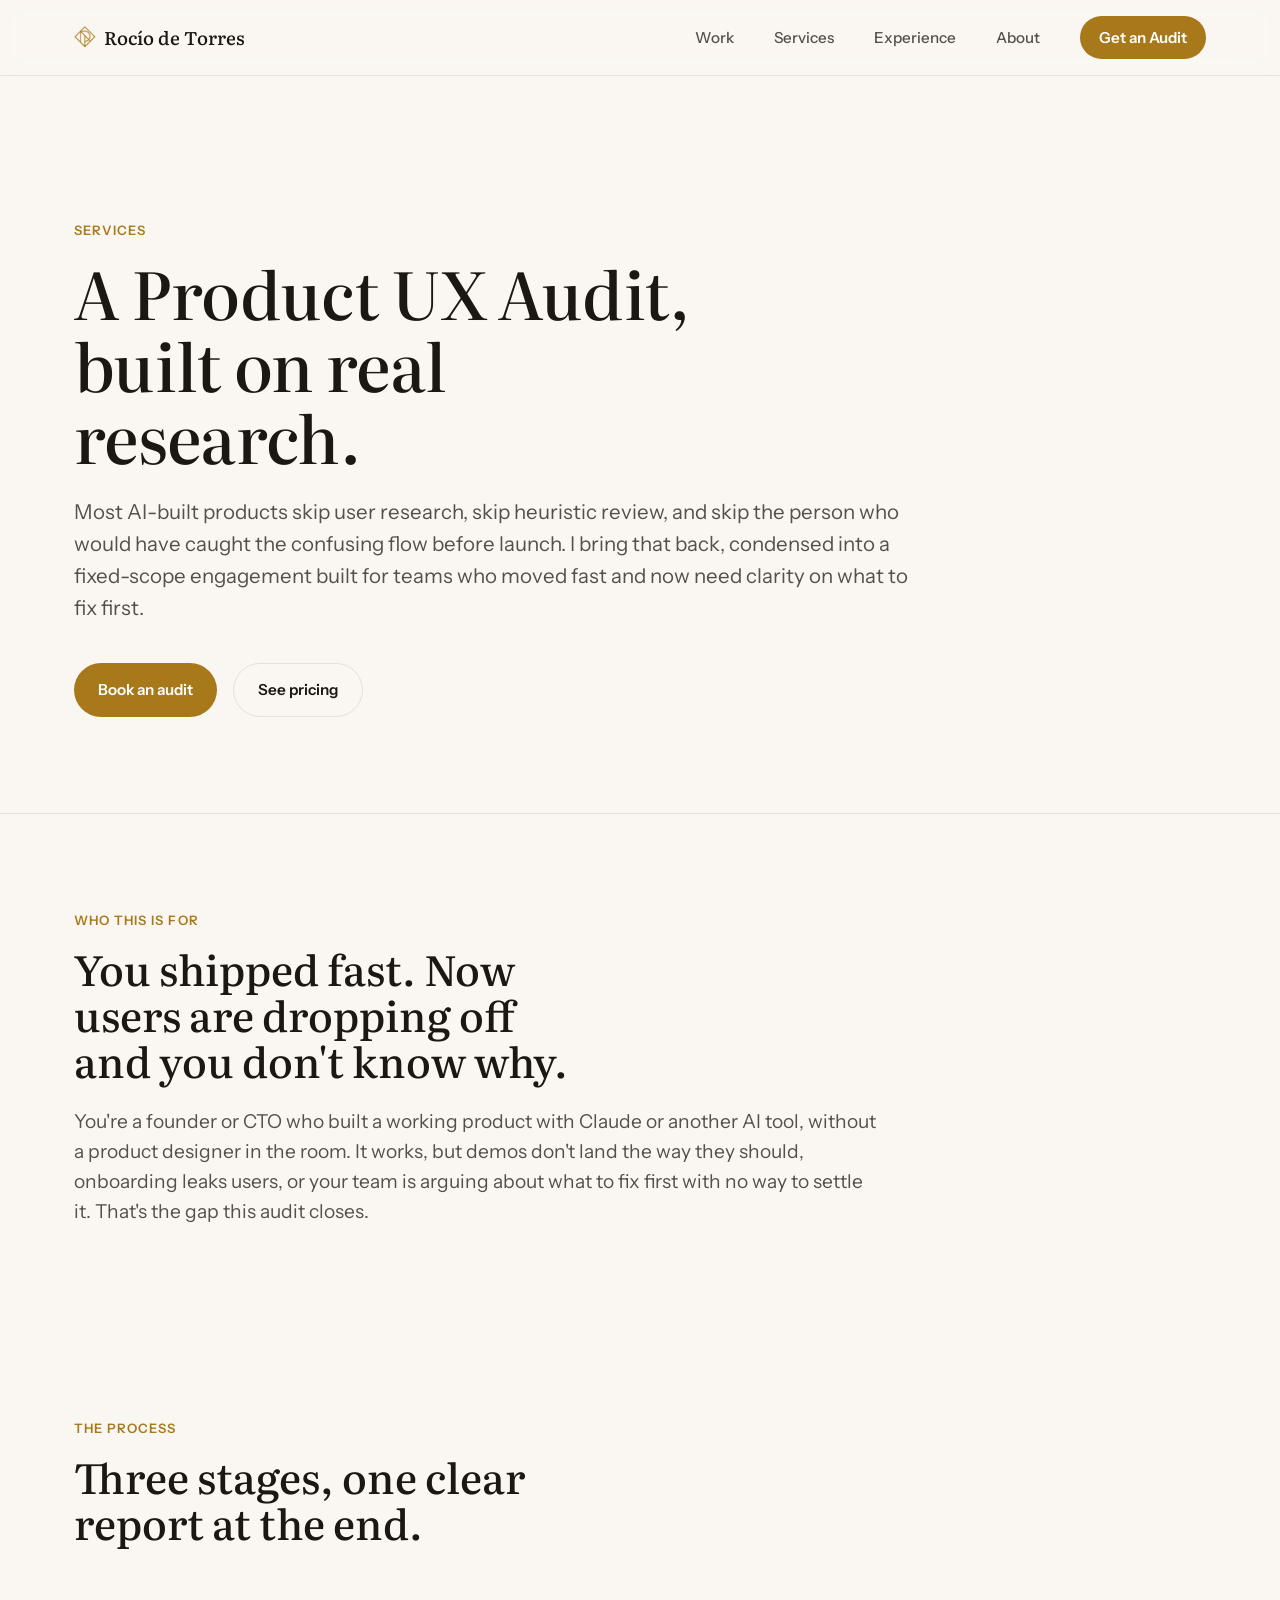
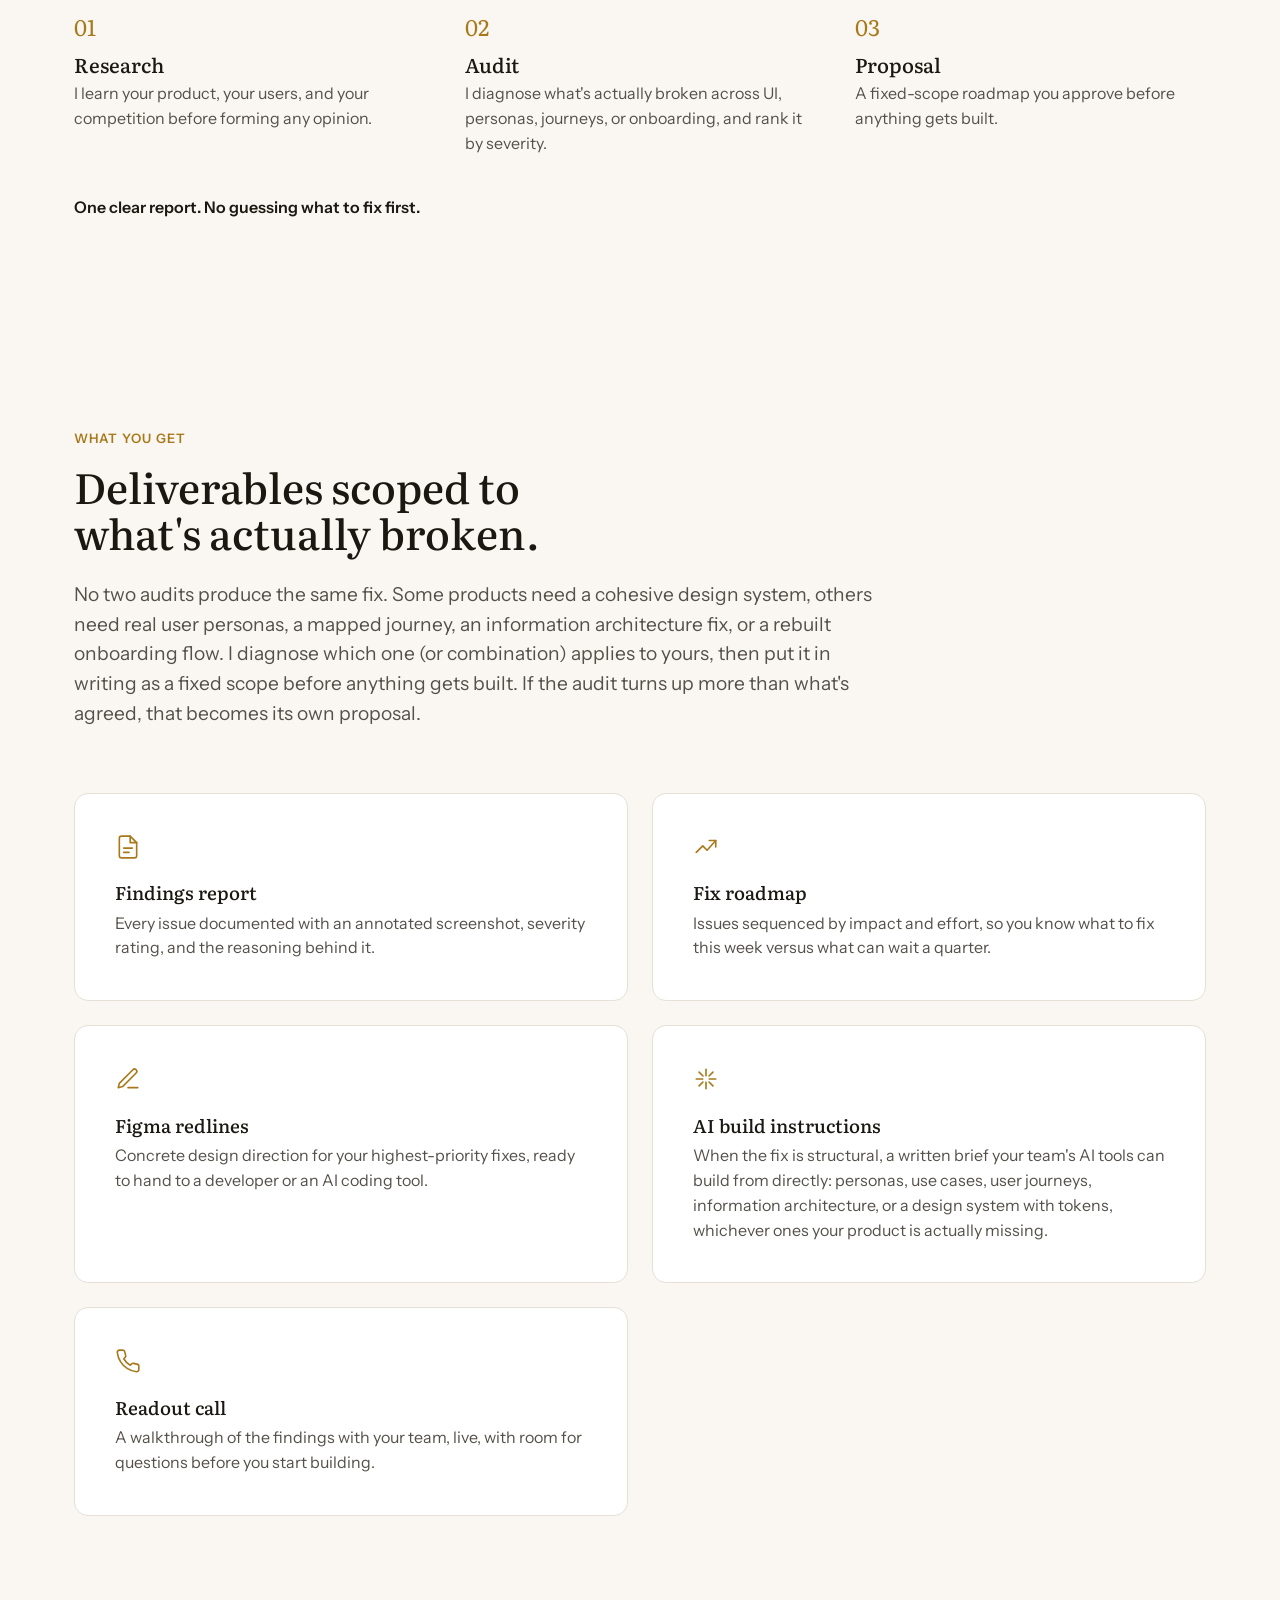
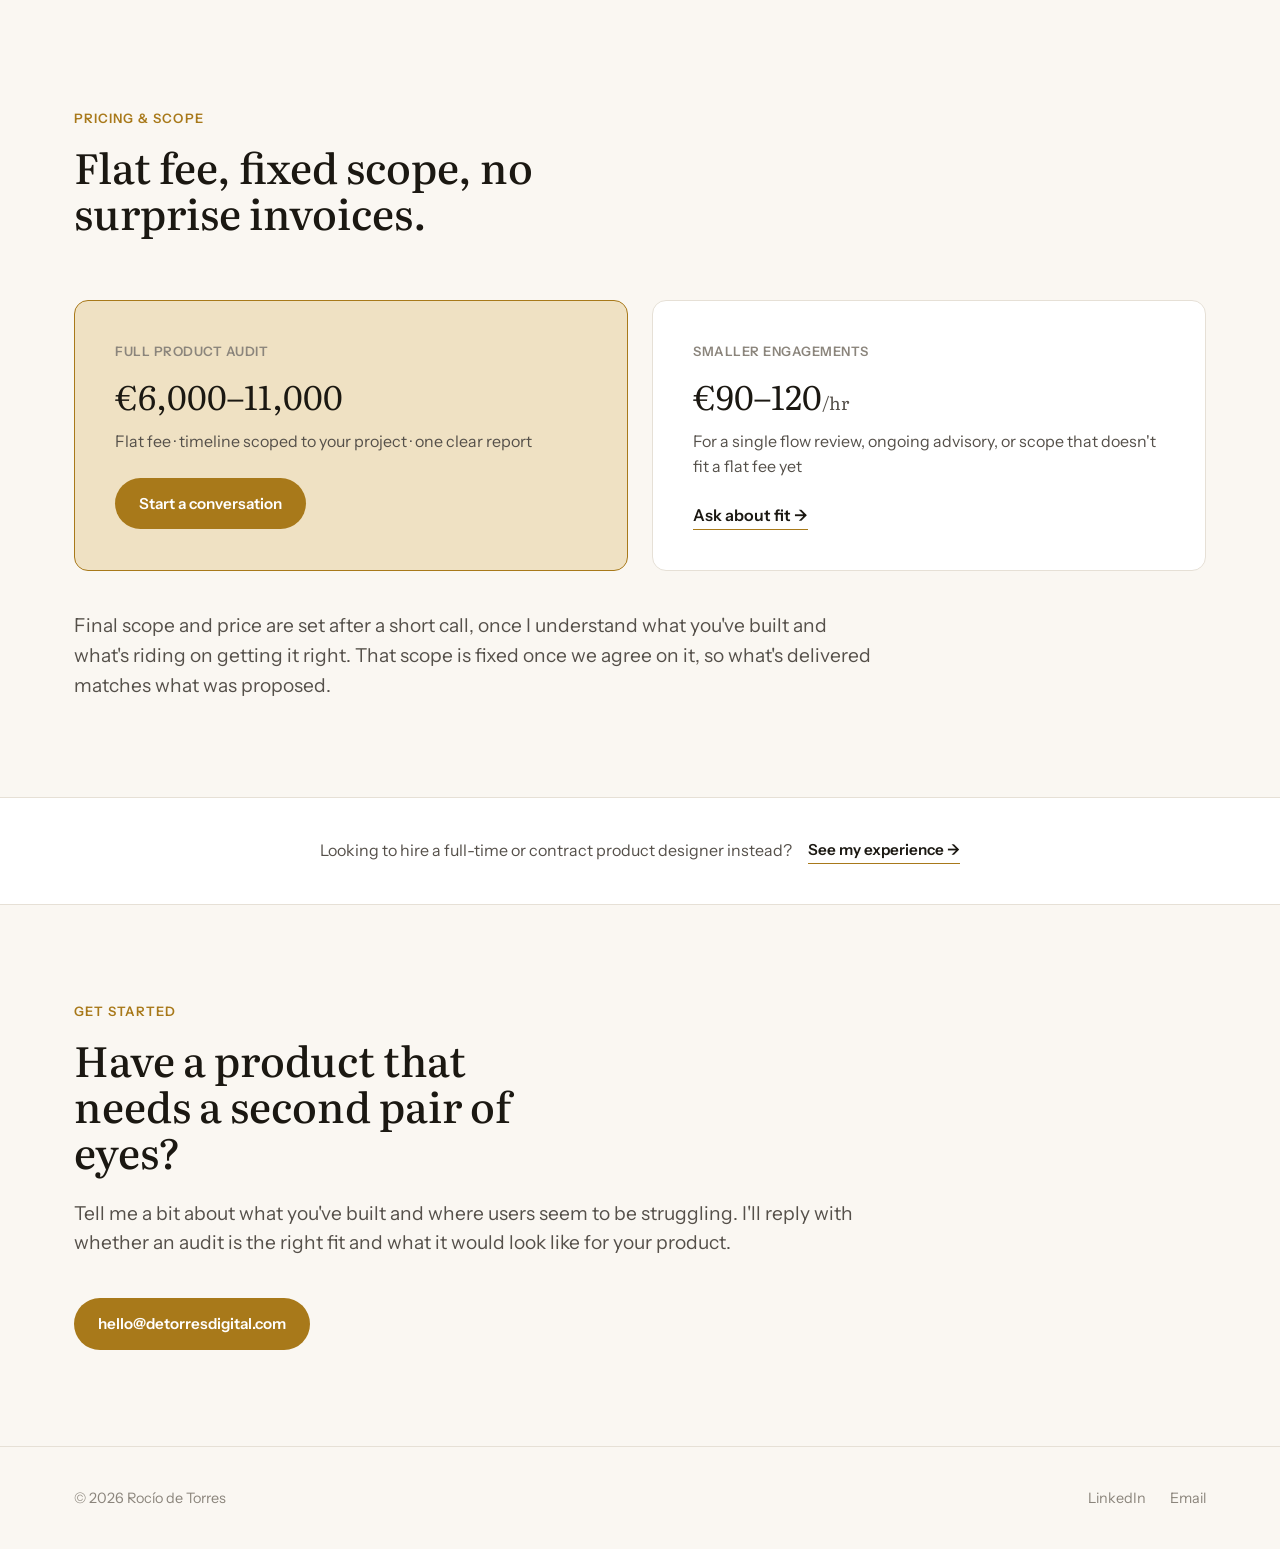
==== services.html @ c61bcf89 "Initial commit: Rocío de Torres portfolio site" ====
<!DOCTYPE html>
<html lang="en">
<head>
<meta charset="UTF-8">
<meta name="viewport" content="width=device-width, initial-scale=1.0">
<title>Services · Rocío de Torres</title>
<meta name="description" content="AI Product UX Audit: research, severity-ranked findings, and a fix roadmap for AI-built products. €6,000–11,000, timeline scoped per project.">
<meta property="og:title" content="Services · Rocío de Torres">
<meta property="og:description" content="AI Product UX Audit: research, severity-ranked findings, and a fix roadmap for AI-built products. €6,000–11,000, timeline scoped per project.">
<meta property="og:type" content="website">
<meta property="og:url" content="https://detorresdigital.com/services.html">
<meta property="og:image" content="https://detorresdigital.com/images/rocio-photo.jpg">
<meta property="og:site_name" content="Rocío de Torres">
<meta name="twitter:card" content="summary">
<meta name="twitter:title" content="Services · Rocío de Torres">
<meta name="twitter:description" content="AI Product UX Audit: research, severity-ranked findings, and a fix roadmap for AI-built products. €6,000–11,000, timeline scoped per project.">
<meta name="twitter:image" content="https://detorresdigital.com/images/rocio-photo.jpg">
<link rel="icon" type="image/png" href="images/mark.png">
<link rel="preconnect" href="https://fonts.googleapis.com">
<link rel="preconnect" href="https://fonts.gstatic.com" crossorigin>
<link href="https://fonts.googleapis.com/css2?family=Literata:ital,opsz,wght@0,7..72,400;0,7..72,500;0,7..72,600;1,7..72,500&family=Instrument+Sans:ital,wght@0,400..700;1,400..700&display=swap" rel="stylesheet">
<link rel="stylesheet" href="css/style.css">
</head>
<body>

<a class="skip-link" href="#main">Skip to content</a>

<header class="site-header" id="top">
  <div class="wrap header-inner">
    <a class="wordmark" href="index.html">
      <img class="wordmark-mark" src="images/mark.png" alt="" width="22" height="22">
      Rocío de Torres
    </a>

    <button class="nav-toggle" id="navToggle" aria-expanded="false" aria-controls="primaryNav" aria-label="Toggle menu">
      <span></span><span></span><span></span>
    </button>

    <nav class="primary-nav" id="primaryNav">
      <a href="index.html#work">Work</a>
      <a href="services.html">Services</a>
      <a href="experience.html">Experience</a>
      <a href="about.html">About</a>
      <a class="nav-cta" href="#audit">Get an Audit</a>
    </nav>
  </div>
</header>

<main id="main">

  <!-- ============ HERO ============ -->
  <section class="hero">
    <div class="wrap">
      <p class="eyebrow reveal">Services</p>
      <h1 class="reveal">A Product UX Audit, built on real research.</h1>
      <p class="hero-sub reveal">
        Most AI-built products skip user research, skip heuristic review, and skip the person who would have caught the confusing flow before launch. I bring that back, condensed into a fixed-scope engagement built for teams who moved fast and now need clarity on what to fix first.
      </p>
      <div class="hero-actions reveal">
        <a class="btn btn-primary" href="mailto:hello@detorresdigital.com?subject=AI%20Product%20UX%20Audit">Book an audit</a>
        <a class="btn btn-ghost" href="#pricing">See pricing</a>
      </div>
    </div>
  </section>

  <!-- ============ WHO THIS IS FOR ============ -->
  <section class="section problem">
    <div class="wrap">
      <p class="eyebrow reveal">Who this is for</p>
      <h2 class="reveal">You shipped fast. Now users are dropping off and you don't know why.</h2>
      <p class="lede reveal">
        You're a founder or CTO who built a working product with Claude or another AI tool, without a product designer in the room. It works, but demos don't land the way they should, onboarding leaks users, or your team is arguing about what to fix first with no way to settle it. That's the gap this audit closes.
      </p>
    </div>
  </section>

  <!-- ============ THE PROCESS ============ -->
  <section class="section" id="audit">
    <div class="wrap">
      <p class="eyebrow reveal">The process</p>
      <h2 class="reveal">Three stages, one clear report at the end.</h2>

      <ol class="steps">
        <li class="step reveal">
          <span class="step-num">01</span>
          <h3>Research</h3>
          <p>I learn your product, your users, and your competition before forming any opinion.</p>
        </li>
        <li class="step reveal">
          <span class="step-num">02</span>
          <h3>Audit</h3>
          <p>I diagnose what's actually broken across UI, personas, journeys, or onboarding, and rank it by severity.</p>
        </li>
        <li class="step reveal">
          <span class="step-num">03</span>
          <h3>Proposal</h3>
          <p>A fixed-scope roadmap you approve before anything gets built.</p>
        </li>
      </ol>

      <p class="service-note reveal">One clear report. No guessing what to fix first.</p>
    </div>
  </section>

  <!-- ============ DELIVERABLES ============ -->
  <section class="section deliverables">
    <div class="wrap">
      <p class="eyebrow reveal">What you get</p>
      <h2 class="reveal">Deliverables scoped to what's actually broken.</h2>
      <p class="lede reveal">
        No two audits produce the same fix. Some products need a cohesive design system, others need real user personas, a mapped journey, an information architecture fix, or a rebuilt onboarding flow. I diagnose which one (or combination) applies to yours, then put it in writing as a fixed scope before anything gets built. If the audit turns up more than what's agreed, that becomes its own proposal.
      </p>

      <div class="deliverable-grid">
        <div class="deliverable-card reveal">
          <svg class="deliverable-icon" viewBox="0 0 24 24" fill="none" stroke="currentColor" stroke-width="1.5" stroke-linecap="round" stroke-linejoin="round" aria-hidden="true">
            <path d="M14 2H6a2 2 0 0 0-2 2v16a2 2 0 0 0 2 2h12a2 2 0 0 0 2-2V8z"/>
            <polyline points="14 2 14 8 20 8"/>
            <line x1="8" y1="13" x2="16" y2="13"/>
            <line x1="8" y1="17" x2="13" y2="17"/>
          </svg>
          <h3>Findings report</h3>
          <p>Every issue documented with an annotated screenshot, severity rating, and the reasoning behind it.</p>
        </div>
        <div class="deliverable-card reveal">
          <svg class="deliverable-icon" viewBox="0 0 24 24" fill="none" stroke="currentColor" stroke-width="1.5" stroke-linecap="round" stroke-linejoin="round" aria-hidden="true">
            <polyline points="3 17 9 11 13 15 21 6"/>
            <polyline points="15 6 21 6 21 12"/>
          </svg>
          <h3>Fix roadmap</h3>
          <p>Issues sequenced by impact and effort, so you know what to fix this week versus what can wait a quarter.</p>
        </div>
        <div class="deliverable-card reveal">
          <svg class="deliverable-icon" viewBox="0 0 24 24" fill="none" stroke="currentColor" stroke-width="1.5" stroke-linecap="round" stroke-linejoin="round" aria-hidden="true">
            <path d="M12 20h9"/>
            <path d="M16.5 3.5a2.12 2.12 0 0 1 3 3L7 19l-4 1 1-4Z"/>
          </svg>
          <h3>Figma redlines</h3>
          <p>Concrete design direction for your highest-priority fixes, ready to hand to a developer or an AI coding tool.</p>
        </div>
        <div class="deliverable-card reveal">
          <svg class="deliverable-icon" viewBox="0 0 24 24" fill="none" stroke="currentColor" stroke-width="1.5" stroke-linecap="round" stroke-linejoin="round" aria-hidden="true">
            <line x1="12" y1="3" x2="12" y2="9"/>
            <line x1="12" y1="15" x2="12" y2="21"/>
            <line x1="3" y1="12" x2="9" y2="12"/>
            <line x1="15" y1="12" x2="21" y2="12"/>
            <line x1="5.6" y1="5.6" x2="9.2" y2="9.2"/>
            <line x1="14.8" y1="14.8" x2="18.4" y2="18.4"/>
            <line x1="18.4" y1="5.6" x2="14.8" y2="9.2"/>
            <line x1="9.2" y1="14.8" x2="5.6" y2="18.4"/>
          </svg>
          <h3>AI build instructions</h3>
          <p>When the fix is structural, a written brief your team's AI tools can build from directly: personas, use cases, user journeys, information architecture, or a design system with tokens, whichever ones your product is actually missing.</p>
        </div>
        <div class="deliverable-card reveal">
          <svg class="deliverable-icon" viewBox="0 0 24 24" fill="none" stroke="currentColor" stroke-width="1.5" stroke-linecap="round" stroke-linejoin="round" aria-hidden="true">
            <path d="M22 16.92v3a2 2 0 0 1-2.18 2 19.79 19.79 0 0 1-8.63-3.07 19.5 19.5 0 0 1-6-6 19.79 19.79 0 0 1-3.07-8.67A2 2 0 0 1 4.11 2h3a2 2 0 0 1 2 1.72c.13.96.36 1.9.7 2.81a2 2 0 0 1-.45 2.11L8.09 9.91a16 16 0 0 0 6 6l1.27-1.27a2 2 0 0 1 2.11-.45c.91.34 1.85.57 2.81.7A2 2 0 0 1 22 16.92Z"/>
          </svg>
          <h3>Readout call</h3>
          <p>A walkthrough of the findings with your team, live, with room for questions before you start building.</p>
        </div>
      </div>
    </div>
  </section>

  <!-- ============ PRICING ============ -->
  <section class="section pricing" id="pricing">
    <div class="wrap">
      <p class="eyebrow reveal">Pricing &amp; scope</p>
      <h2 class="reveal">Flat fee, fixed scope, no surprise invoices.</h2>

      <div class="pricing-grid">
        <div class="pricing-card pricing-card--featured reveal">
          <p class="pricing-label">Full product audit</p>
          <p class="pricing-amount">&euro;6,000&ndash;11,000</p>
          <p class="pricing-detail">Flat fee &middot; timeline scoped to your project &middot; one clear report</p>
          <a class="btn btn-primary" href="mailto:hello@detorresdigital.com?subject=AI%20Product%20UX%20Audit">Start a conversation</a>
        </div>
        <div class="pricing-card reveal">
          <p class="pricing-label">Smaller engagements</p>
          <p class="pricing-amount">&euro;90&ndash;120<span class="pricing-unit">/hr</span></p>
          <p class="pricing-detail">For a single flow review, ongoing advisory, or scope that doesn't fit a flat fee yet</p>
          <a class="link-arrow" href="mailto:hello@detorresdigital.com?subject=Product%20design%20advisory">Ask about fit &rarr;</a>
        </div>
      </div>
      <p class="lede reveal pricing-note">
        Final scope and price are set after a short call, once I understand what you've built and what's riding on getting it right. That scope is fixed once we agree on it, so what's delivered matches what was proposed.
      </p>
    </div>
  </section>

  <!-- ============ SECONDARY PATH ============ -->
  <section class="secondary-path">
    <div class="wrap secondary-path-inner">
      <p>Looking to hire a full-time or contract product designer instead?</p>
      <a class="secondary-path-link" href="experience.html">See my experience &rarr;</a>
    </div>
  </section>

  <!-- ============ CONTACT ============ -->
  <section class="section about-teaser" id="contact">
    <div class="wrap">
      <p class="eyebrow reveal">Get started</p>
      <h2 class="reveal">Have a product that needs a second pair of eyes?</h2>
      <p class="lede reveal">
        Tell me a bit about what you've built and where users seem to be struggling. I'll reply with whether an audit is the right fit and what it would look like for your product.
      </p>
      <div class="hero-actions hero-actions--spaced reveal">
        <a class="btn btn-primary" href="mailto:hello@detorresdigital.com">hello@detorresdigital.com</a>
      </div>
    </div>
  </section>

</main>

<footer class="site-footer">
  <div class="wrap footer-inner">
    <p>&copy; <span id="year"></span> Rocío de Torres</p>
    <nav class="footer-links">
      <a href="https://linkedin.com/in/rocío-de-torres-artillo-43a83437" target="_blank" rel="noopener">LinkedIn</a>
      <a href="mailto:hello@detorresdigital.com">Email</a>
    </nav>
  </div>
</footer>

<script src="js/main.js"></script>
</body>
</html>
---- css/style.css ----
/* =========================================================
   Rocío de Torres · Portfolio
   Design tokens
   ========================================================= */
:root {
  --bg: #FAF7F2;
  --bg-raised: #FFFFFF;
  --ink: #1B1812;
  --ink-soft: #55504A;
  --ink-faint: #8B857C;
  --line: #E6E0D6;
  --accent: #A8791A;
  --accent-ink: #FFFFFF;
  --accent-soft: #EFE1C3;
  --focus: #1B1812;

  --font-display: 'Literata', Georgia, serif;
  --font-body: 'Instrument Sans', -apple-system, BlinkMacSystemFont, 'Segoe UI', sans-serif;

  --max: 1180px;

  --space-1: 0.5rem;
  --space-2: 1rem;
  --space-3: 1.5rem;
  --space-4: 2.5rem;
  --space-5: 4rem;
  --space-6: 6rem;
  --space-7: 9rem;

  --radius: 14px;
}

@media (prefers-color-scheme: dark) {
  :root {
    --bg: #16140F;
    --bg-raised: #1F1C16;
    --ink: #F3EFE7;
    --ink-soft: #C7C0B4;
    --ink-faint: #8B8578;
    --line: #33302A;
    --accent: #D9AC4C;
    --accent-ink: #16140F;
    --accent-soft: #3A311D;
    --focus: #F3EFE7;
  }
}

/* =========================================================
   Reset
   ========================================================= */
*, *::before, *::after { box-sizing: border-box; }
html { -webkit-text-size-adjust: 100%; scroll-behavior: smooth; }
@media (prefers-reduced-motion: reduce) {
  html { scroll-behavior: auto; }
  * { animation-duration: 0.01ms !important; animation-iteration-count: 1 !important; transition-duration: 0.01ms !important; }
}
body {
  margin: 0;
  background: var(--bg);
  color: var(--ink);
  font-family: var(--font-body);
  font-size: 16px;
  line-height: 1.55;
  -webkit-font-smoothing: antialiased;
}
img { max-width: 100%; display: block; }
a { color: inherit; }
h1, h2, h3 { font-family: var(--font-display); font-weight: 500; line-height: 1.1; margin: 0; }
p { margin: 0; }
ol, ul { margin: 0; padding: 0; list-style: none; }
button { font: inherit; background: none; border: none; cursor: pointer; }

:focus-visible {
  outline: 2px solid var(--focus);
  outline-offset: 3px;
}

.skip-link {
  position: absolute;
  left: -9999px;
  top: 0;
  background: var(--ink);
  color: var(--bg);
  padding: 0.75rem 1.25rem;
  z-index: 1000;
  border-radius: 0 0 8px 0;
}
.skip-link:focus { left: 0; }

.wrap {
  max-width: var(--max);
  margin: 0 auto;
  padding: 0 var(--space-3);
}

/* =========================================================
   Type helpers
   ========================================================= */
.eyebrow {
  font-family: var(--font-body);
  font-size: 0.8125rem;
  font-weight: 600;
  letter-spacing: 0.08em;
  text-transform: uppercase;
  color: var(--accent);
  margin-bottom: var(--space-2);
}
.lede {
  font-size: clamp(1.05rem, 1.5vw, 1.25rem);
  color: var(--ink-soft);
  max-width: 62ch;
}
h1 em, h2 em {
  font-style: italic;
  color: var(--accent);
}

/* =========================================================
   Reveal-on-scroll
   ========================================================= */
.reveal {
  opacity: 0;
  transform: translateY(14px);
  transition: opacity 0.6s ease, transform 0.6s ease;
}
.reveal.in-view { opacity: 1; transform: translateY(0); }
@media (prefers-reduced-motion: reduce) {
  .reveal { opacity: 1; transform: none; }
}

/* =========================================================
   Buttons & links
   ========================================================= */
.btn {
  display: inline-flex;
  align-items: center;
  gap: 0.5rem;
  padding: 0.875rem 1.5rem;
  border-radius: 999px;
  font-weight: 600;
  font-size: 0.95rem;
  text-decoration: none;
  transition: transform 0.2s ease, box-shadow 0.2s ease, background 0.2s ease;
}
.btn-primary {
  background: var(--accent);
  color: var(--accent-ink);
}
.btn-primary:hover { transform: translateY(-2px); box-shadow: 0 10px 24px -8px rgba(217, 84, 42, 0.55); }
.btn-ghost {
  background: transparent;
  color: var(--ink);
  border: 1.5px solid var(--line);
}
.btn-ghost:hover { border-color: var(--ink); transform: translateY(-2px); }

.link-arrow {
  display: inline-block;
  font-weight: 600;
  text-decoration: none;
  border-bottom: 1.5px solid var(--accent);
  padding-bottom: 2px;
  transition: opacity 0.2s ease;
}
.link-arrow:hover { opacity: 0.7; }
.cs-live-link {
  display: inline-block;
  margin-top: var(--space-3);
  font-size: 0.8125rem;
  color: var(--ink-faint);
  text-decoration: none;
  border-bottom: 1px solid var(--line);
  padding-bottom: 1px;
  transition: color 0.2s ease, border-color 0.2s ease;
}
.cs-live-link:hover { color: var(--ink-soft); border-color: var(--ink-faint); }
.cv-link { display: inline-block; margin-top: var(--space-3); }
.btn + .cv-link { margin-left: var(--space-3); }

/* =========================================================
   Header
   ========================================================= */
.site-header {
  position: sticky;
  top: 0;
  z-index: 100;
  background: color-mix(in srgb, var(--bg) 88%, transparent);
  backdrop-filter: blur(10px);
  border-bottom: 1px solid var(--line);
}
.header-inner {
  display: flex;
  align-items: center;
  justify-content: space-between;
  padding-top: var(--space-2);
  padding-bottom: var(--space-2);
}
.wordmark {
  display: inline-flex;
  align-items: center;
  gap: 0.5rem;
  font-family: var(--font-display);
  font-size: 1.15rem;
  font-weight: 500;
  text-decoration: none;
  color: var(--ink);
}
.wordmark-mark {
  display: block;
  width: 22px;
  height: 22px;
}
.primary-nav {
  display: flex;
  align-items: center;
  gap: var(--space-4);
}
.primary-nav a {
  text-decoration: none;
  font-weight: 500;
  font-size: 0.95rem;
  color: var(--ink-soft);
  transition: color 0.2s ease;
}
.primary-nav a:hover { color: var(--ink); }
.nav-cta {
  background: var(--accent);
  color: var(--accent-ink) !important;
  padding: 0.6rem 1.2rem;
  border-radius: 999px;
  font-weight: 600 !important;
}

.nav-toggle {
  display: none;
  flex-direction: column;
  gap: 5px;
  padding: 0.5rem;
}
.nav-toggle span {
  width: 22px;
  height: 2px;
  background: var(--ink);
  border-radius: 2px;
  transition: transform 0.25s ease, opacity 0.25s ease;
}
.nav-toggle[aria-expanded="true"] span:nth-child(1) { transform: translateY(7px) rotate(45deg); }
.nav-toggle[aria-expanded="true"] span:nth-child(2) { opacity: 0; }
.nav-toggle[aria-expanded="true"] span:nth-child(3) { transform: translateY(-7px) rotate(-45deg); }

/* =========================================================
   Hero
   ========================================================= */
.hero {
  padding: var(--space-7) 0 var(--space-6);
}
.hero h1 {
  font-size: clamp(2.4rem, 5.5vw, 4.1rem);
  letter-spacing: -0.01em;
  max-width: 16ch;
  margin-bottom: var(--space-3);
}
.hero-sub {
  font-size: clamp(1.05rem, 1.6vw, 1.3rem);
  color: var(--ink-soft);
  max-width: 60ch;
  margin-bottom: var(--space-4);
}
.hero-actions { display: flex; gap: var(--space-2); flex-wrap: wrap; }
.hero-actions--spaced { margin-top: var(--space-4); }

/* =========================================================
   Sections (generic)
   ========================================================= */
.section { padding: var(--space-6) 0; }
.section h2 {
  font-size: clamp(1.8rem, 3.5vw, 2.6rem);
  margin-bottom: var(--space-3);
  max-width: 20ch;
}
.problem { border-top: 1px solid var(--line); }

/* =========================================================
   Service steps
   ========================================================= */
.steps {
  display: grid;
  grid-template-columns: repeat(3, 1fr);
  gap: var(--space-4);
  margin: var(--space-5) 0 var(--space-4);
}
.step-num {
  display: block;
  font-family: var(--font-display);
  font-size: 1.4rem;
  color: var(--accent);
  margin-bottom: var(--space-1);
}
.step h3 {
  font-size: 1.25rem;
  margin-bottom: 0.4rem;
}
.step p { color: var(--ink-soft); }
.service-note {
  font-weight: 600;
  margin-bottom: var(--space-2);
}

/* =========================================================
   Case study
   ========================================================= */
.cs-back {
  display: inline-flex;
  align-items: center;
  gap: 0.4rem;
  font-size: 0.9rem;
  font-weight: 600;
  color: var(--ink-soft);
  text-decoration: none;
  margin-bottom: var(--space-3);
}
.cs-back:hover { color: var(--ink); }
.cs-hero { padding: var(--space-5) 0 var(--space-5); }
.cs-hero h1 {
  font-size: clamp(2.1rem, 4.5vw, 3.2rem);
  max-width: 20ch;
  margin-bottom: var(--space-3);
}
.cs-facts {
  display: grid;
  grid-template-columns: repeat(4, 1fr);
  gap: var(--space-3);
  margin-top: var(--space-4);
  padding-top: var(--space-4);
  border-top: 1px solid var(--line);
}
.cs-facts--three { grid-template-columns: repeat(3, 1fr); }
.cs-fact-label {
  display: block;
  font-size: 0.75rem;
  font-weight: 600;
  letter-spacing: 0.04em;
  text-transform: uppercase;
  color: var(--ink-faint);
  margin-bottom: 0.3rem;
}
.cs-fact-value { color: var(--ink); font-weight: 500; }
.cs-section h2 {
  font-size: clamp(1.6rem, 3vw, 2.2rem);
  margin-bottom: var(--space-3);
  max-width: 24ch;
}
.cs-section + .cs-section { border-top: 1px solid var(--line); }
.cs-body { max-width: 68ch; }
.cs-body p { color: var(--ink-soft); font-size: 1.05rem; }
.cs-body p + p { margin-top: var(--space-2); }
.cs-shot {
  background: var(--bg-raised);
  border: 1px solid var(--line);
  border-radius: var(--radius);
  overflow: hidden;
  margin-top: var(--space-4);
}
.cs-shot img { width: 100%; display: block; }
.cs-shot-caption {
  padding: var(--space-2) var(--space-3);
  font-size: 0.875rem;
  color: var(--ink-faint);
  border-top: 1px solid var(--line);
}
.cs-shot-grid {
  display: grid;
  grid-template-columns: repeat(2, 1fr);
  gap: var(--space-3);
  margin-top: var(--space-4);
}
.cs-shot-grid .cs-shot { margin-top: 0; }
.cs-shot-grid--three { grid-template-columns: repeat(3, 1fr); }
.cs-shot-grid--three .cs-shot { display: flex; flex-direction: column; }
.cs-shot-grid--three .cs-shot img { aspect-ratio: 3 / 4; object-fit: contain; background: #fff; }
.cs-shot--narrow { max-width: 380px; margin-left: auto; margin-right: auto; }
.cs-shot--medium { max-width: 520px; margin-left: auto; margin-right: auto; }
.cs-callout {
  background: var(--accent-soft);
  border-radius: var(--radius);
  padding: var(--space-4);
  margin-top: var(--space-4);
}
.cs-callout p { color: var(--ink); }
.cs-callout-label {
  display: block;
  font-size: 0.75rem;
  font-weight: 600;
  letter-spacing: 0.04em;
  text-transform: uppercase;
  color: var(--accent);
  margin-bottom: 0.5rem;
}
.cs-nav {
  display: flex;
  justify-content: space-between;
  align-items: center;
  gap: var(--space-2);
  padding: var(--space-4) 0;
  border-top: 1px solid var(--line);
}
.cs-nav-link {
  font-weight: 600;
  text-decoration: none;
  color: var(--ink);
}
.cs-nav-link:hover { color: var(--accent); }
.cs-nav-link .cs-nav-dir {
  display: block;
  font-size: 0.75rem;
  font-weight: 600;
  letter-spacing: 0.04em;
  text-transform: uppercase;
  color: var(--ink-faint);
  margin-bottom: 0.2rem;
}
.cs-nav-link--next { text-align: right; }

.cs-demo {
  border: 1px solid var(--line);
  border-radius: var(--radius);
  overflow: hidden;
  margin-top: var(--space-4);
  background: var(--bg-raised);
}
.cs-demo-bar {
  display: flex;
  align-items: center;
  justify-content: space-between;
  gap: var(--space-2);
  padding: var(--space-2) var(--space-3);
  border-bottom: 1px solid var(--line);
  flex-wrap: wrap;
}
.cs-demo-label {
  font-size: 0.75rem;
  font-weight: 600;
  letter-spacing: 0.04em;
  text-transform: uppercase;
  color: var(--ink-faint);
  display: inline-flex;
  align-items: center;
  gap: 6px;
}
.cs-demo-label .status-dot { flex-shrink: 0; }
.cs-demo-hint {
  font-size: 0.8125rem;
  color: var(--ink-faint);
}
.cs-demo iframe {
  display: block;
  width: 100%;
  height: 640px;
  border: 0;
  background: #fff;
}
.cs-demo--tall iframe { height: 760px; }
.cs-demo-note {
  font-size: 0.8125rem;
  font-style: italic;
  color: var(--ink-faint);
  margin-top: var(--space-2);
}

.cs-palette {
  display: flex;
  gap: var(--space-3);
  flex-wrap: wrap;
  margin-top: var(--space-3);
}
.cs-swatch { width: 72px; text-align: center; }
.cs-swatch-color {
  width: 72px;
  height: 72px;
  border-radius: 12px;
  border: 1px solid var(--line);
  margin-bottom: 0.5rem;
}
.cs-swatch-label {
  font-size: 0.75rem;
  color: var(--ink-faint);
}

/* =========================================================
   Deliverables
   ========================================================= */
.deliverable-grid {
  display: grid;
  grid-template-columns: repeat(2, 1fr);
  gap: var(--space-3);
  margin-top: var(--space-5);
}
.deliverable-card {
  background: var(--bg-raised);
  border: 1px solid var(--line);
  border-radius: var(--radius);
  padding: var(--space-4);
}
.deliverable-icon {
  width: 26px;
  height: 26px;
  color: var(--accent);
  margin-bottom: var(--space-2);
}
.deliverable-card h3 {
  font-size: 1.15rem;
  margin-bottom: 0.5rem;
}
.deliverable-card p { color: var(--ink-soft); }

/* =========================================================
   Pricing
   ========================================================= */
.pricing-grid {
  display: grid;
  grid-template-columns: repeat(2, 1fr);
  gap: var(--space-3);
  margin-top: var(--space-5);
  align-items: stretch;
}
.pricing-card {
  background: var(--bg-raised);
  border: 1px solid var(--line);
  border-radius: var(--radius);
  padding: var(--space-4);
  display: flex;
  flex-direction: column;
  align-items: flex-start;
  gap: var(--space-1);
}
.pricing-card--featured {
  border-color: var(--accent);
  background: var(--accent-soft);
}
.pricing-label {
  font-size: 0.8125rem;
  font-weight: 600;
  letter-spacing: 0.04em;
  text-transform: uppercase;
  color: var(--ink-faint);
}
.pricing-amount {
  font-family: var(--font-display);
  font-size: 2.1rem;
  color: var(--ink);
}
.pricing-unit {
  font-size: 1.1rem;
  color: var(--ink-soft);
}
.pricing-detail {
  color: var(--ink-soft);
  margin-bottom: var(--space-2);
}
.pricing-note { margin-top: var(--space-4); }

/* =========================================================
   Work grid
   ========================================================= */
.work-grid {
  display: grid;
  grid-template-columns: repeat(2, 1fr);
  gap: var(--space-3);
  margin-top: var(--space-5);
}
.work-card {
  display: block;
  background: var(--bg-raised);
  border: 1px solid var(--line);
  border-radius: var(--radius);
  padding: var(--space-4);
  text-decoration: none;
  color: var(--ink);
  transition: transform 0.25s ease, box-shadow 0.25s ease, border-color 0.25s ease;
}
.work-card:hover {
  transform: translateY(-4px);
  box-shadow: 0 20px 40px -24px rgba(27, 24, 18, 0.25);
  border-color: var(--accent);
}
.work-thumb {
  position: relative;
  aspect-ratio: 16 / 10;
  border-radius: calc(var(--radius) - 6px);
  margin-bottom: var(--space-3);
  overflow: hidden;
  background: var(--accent-soft);
}
.work-meta {
  display: flex;
  align-items: center;
  gap: 8px;
  margin-bottom: var(--space-2);
}
.work-meta .work-tag { margin-bottom: 0; }
.status-badge {
  display: inline-flex;
  align-items: center;
  gap: 5px;
  padding: 3px 8px 3px 7px;
  border-radius: 999px;
  border: 1px solid var(--line);
  color: var(--ink-soft);
  font-family: var(--font-body);
  font-size: 0.6875rem;
  font-weight: 600;
  letter-spacing: 0.03em;
  text-transform: uppercase;
  line-height: 1.4;
}
.status-dot {
  width: 5px;
  height: 5px;
  border-radius: 50%;
  background: #34B85A;
  flex-shrink: 0;
}
.work-thumb img {
  width: 100%;
  height: 100%;
  object-fit: cover;
  object-position: top;
}
.work-tag {
  display: inline-block;
  font-size: 0.75rem;
  font-weight: 600;
  letter-spacing: 0.04em;
  text-transform: uppercase;
  color: var(--ink-faint);
  margin-bottom: var(--space-2);
}
.work-card h3 {
  font-size: 1.5rem;
  margin-bottom: 0.6rem;
}
.work-card p {
  color: var(--ink-soft);
  margin-bottom: var(--space-2);
}
.work-link {
  font-weight: 600;
  color: var(--accent);
  font-size: 0.95rem;
}

/* =========================================================
   Practice callout
   ========================================================= */
.practice {
  background: var(--accent-soft);
  border-radius: var(--radius);
  margin: var(--space-6) var(--space-3);
  padding: var(--space-6) 0;
}
.practice .wrap { padding: 0 var(--space-4); }

/* =========================================================
   Secondary path
   ========================================================= */
.secondary-path {
  padding: var(--space-4) 0;
  background: var(--bg-raised);
  border-top: 1px solid var(--line);
  border-bottom: 1px solid var(--line);
}
.secondary-path-inner {
  display: flex;
  align-items: center;
  justify-content: center;
  flex-wrap: wrap;
  gap: var(--space-2);
  text-align: center;
}
.secondary-path p { color: var(--ink-soft); font-size: 1rem; margin: 0; }
.secondary-path-link {
  display: inline-flex;
  align-items: center;
  color: var(--ink);
  font-weight: 600;
  font-size: 0.95rem;
  text-decoration: none;
  border-bottom: 1.5px solid var(--accent);
  padding-bottom: 2px;
  white-space: nowrap;
  transition: opacity 0.2s ease;
}
.secondary-path-link:hover { opacity: 0.7; }

/* =========================================================
   Experience timeline
   ========================================================= */
.timeline {
  margin-top: var(--space-5);
  border-top: 1px solid var(--line);
}
.timeline-item {
  display: grid;
  grid-template-columns: 160px 1fr;
  gap: var(--space-4);
  padding: var(--space-4) 0;
  border-bottom: 1px solid var(--line);
}
.timeline-item--sub {
  padding-top: 0;
  border-bottom: 1px solid var(--line);
}
.timeline-dates {
  font-size: 0.8125rem;
  font-weight: 600;
  letter-spacing: 0.03em;
  text-transform: uppercase;
  color: var(--ink-faint);
}
.timeline-role h3 {
  font-size: 1.3rem;
  margin-bottom: 0.2rem;
}
.timeline-company {
  display: block;
  color: var(--ink-soft);
  font-weight: 500;
  margin-bottom: 0.7rem;
}
.timeline-body p { color: var(--ink-soft); }
.timeline-link {
  display: inline-block;
  margin-top: 0.7rem;
  font-weight: 600;
  font-size: 0.9rem;
  color: var(--accent);
  text-decoration: none;
}
.timeline-link:hover { opacity: 0.7; }

/* =========================================================
   Meta grid (education / languages / tools / talks)
   ========================================================= */
.meta-grid {
  display: grid;
  grid-template-columns: repeat(4, 1fr);
  gap: var(--space-3);
  margin-top: var(--space-5);
}
.meta-card {
  background: var(--bg-raised);
  border: 1px solid var(--line);
  border-radius: var(--radius);
  padding: var(--space-3);
}
.meta-card .eyebrow { margin-bottom: var(--space-2); }
.meta-card p { color: var(--ink-soft); font-size: 0.95rem; }
.meta-card p + p { margin-top: 0.5rem; }
.meta-card strong { color: var(--ink); font-weight: 600; }
.tool-item {
  display: flex;
  align-items: center;
  gap: 0.5rem;
}
.tool-icon {
  width: 16px;
  height: 16px;
  flex-shrink: 0;
}

/* =========================================================
   About / contact
   ========================================================= */
.about-inner {
  display: grid;
  grid-template-columns: 220px 1fr;
  gap: var(--space-5);
  align-items: start;
}
.about-photo {
  width: 180px;
  height: 180px;
  border-radius: 50%;
  overflow: hidden;
  flex-shrink: 0;
}
.about-photo img {
  width: 100%;
  height: 100%;
  object-fit: cover;
}
.contact-cta {
  margin-top: var(--space-4);
  padding-top: var(--space-4);
  border-top: 1px solid var(--line);
}
.contact-cta p { margin-bottom: var(--space-2); color: var(--ink-soft); }

/* =========================================================
   Footer
   ========================================================= */
.site-footer {
  border-top: 1px solid var(--line);
  padding: var(--space-4) 0;
}
.footer-inner {
  display: flex;
  justify-content: space-between;
  align-items: center;
  flex-wrap: wrap;
  gap: var(--space-2);
  color: var(--ink-faint);
  font-size: 0.9rem;
}
.footer-links { display: flex; gap: var(--space-3); }
.footer-links a { text-decoration: none; color: var(--ink-faint); }
.footer-links a:hover { color: var(--ink); }

/* =========================================================
   Responsive
   ========================================================= */
@media (max-width: 860px) {
  .steps { grid-template-columns: 1fr; gap: var(--space-4); }
  .work-grid { grid-template-columns: 1fr; }
  .deliverable-grid { grid-template-columns: 1fr; }
  .pricing-grid { grid-template-columns: 1fr; }
  .cs-facts { grid-template-columns: repeat(2, 1fr); }
  .cs-shot-grid { grid-template-columns: 1fr; }
  .cs-demo iframe { height: 520px; }
  .cs-demo--tall iframe { height: 620px; }
  .work-card:nth-child(5) { grid-column: auto; }
  .about-inner { grid-template-columns: 1fr; }
  .about-photo { width: 120px; height: 120px; font-size: 1.8rem; }
  .timeline-item { grid-template-columns: 1fr; gap: var(--space-1); }
  .meta-grid { grid-template-columns: repeat(2, 1fr); }
}

@media (max-width: 720px) {
  .nav-toggle { display: flex; }
  .primary-nav {
    position: absolute;
    top: 100%;
    left: 0;
    right: 0;
    background: var(--bg);
    border-bottom: 1px solid var(--line);
    flex-direction: column;
    align-items: flex-start;
    gap: 0;
    padding: var(--space-2) var(--space-3) var(--space-3);
    display: none;
  }
  .primary-nav.open { display: flex; }
  .primary-nav a { padding: 0.75rem 0; width: 100%; }
  .nav-cta { margin-top: var(--space-1); text-align: center; }
  .hero { padding: var(--space-5) 0 var(--space-4); }
  .practice { margin: var(--space-5) var(--space-2); padding: var(--space-5) 0; }
}

@media (max-width: 480px) {
  .wrap { padding: 0 var(--space-2); }
  .hero-actions .btn { width: 100%; justify-content: center; }
  .hero-actions { flex-direction: column; }
  .meta-grid { grid-template-columns: 1fr; }
  .cs-facts { grid-template-columns: 1fr; }
}
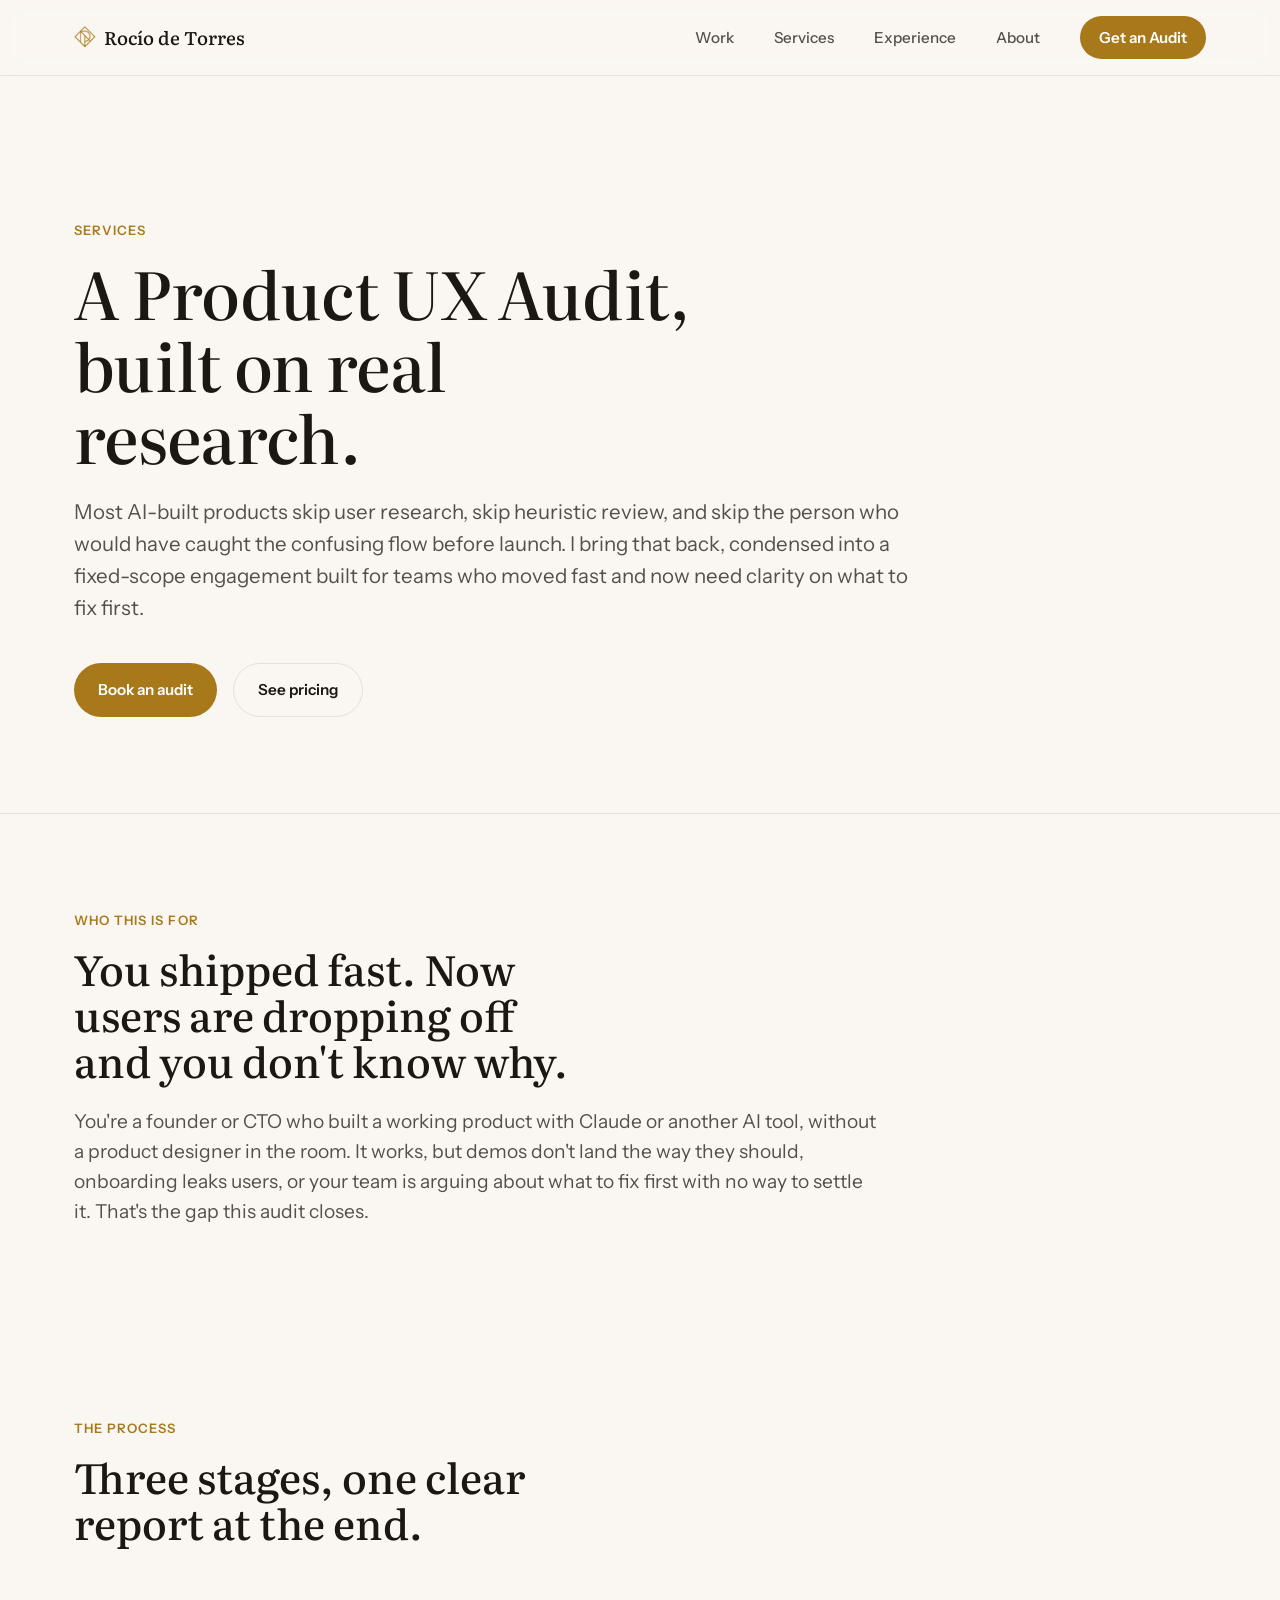
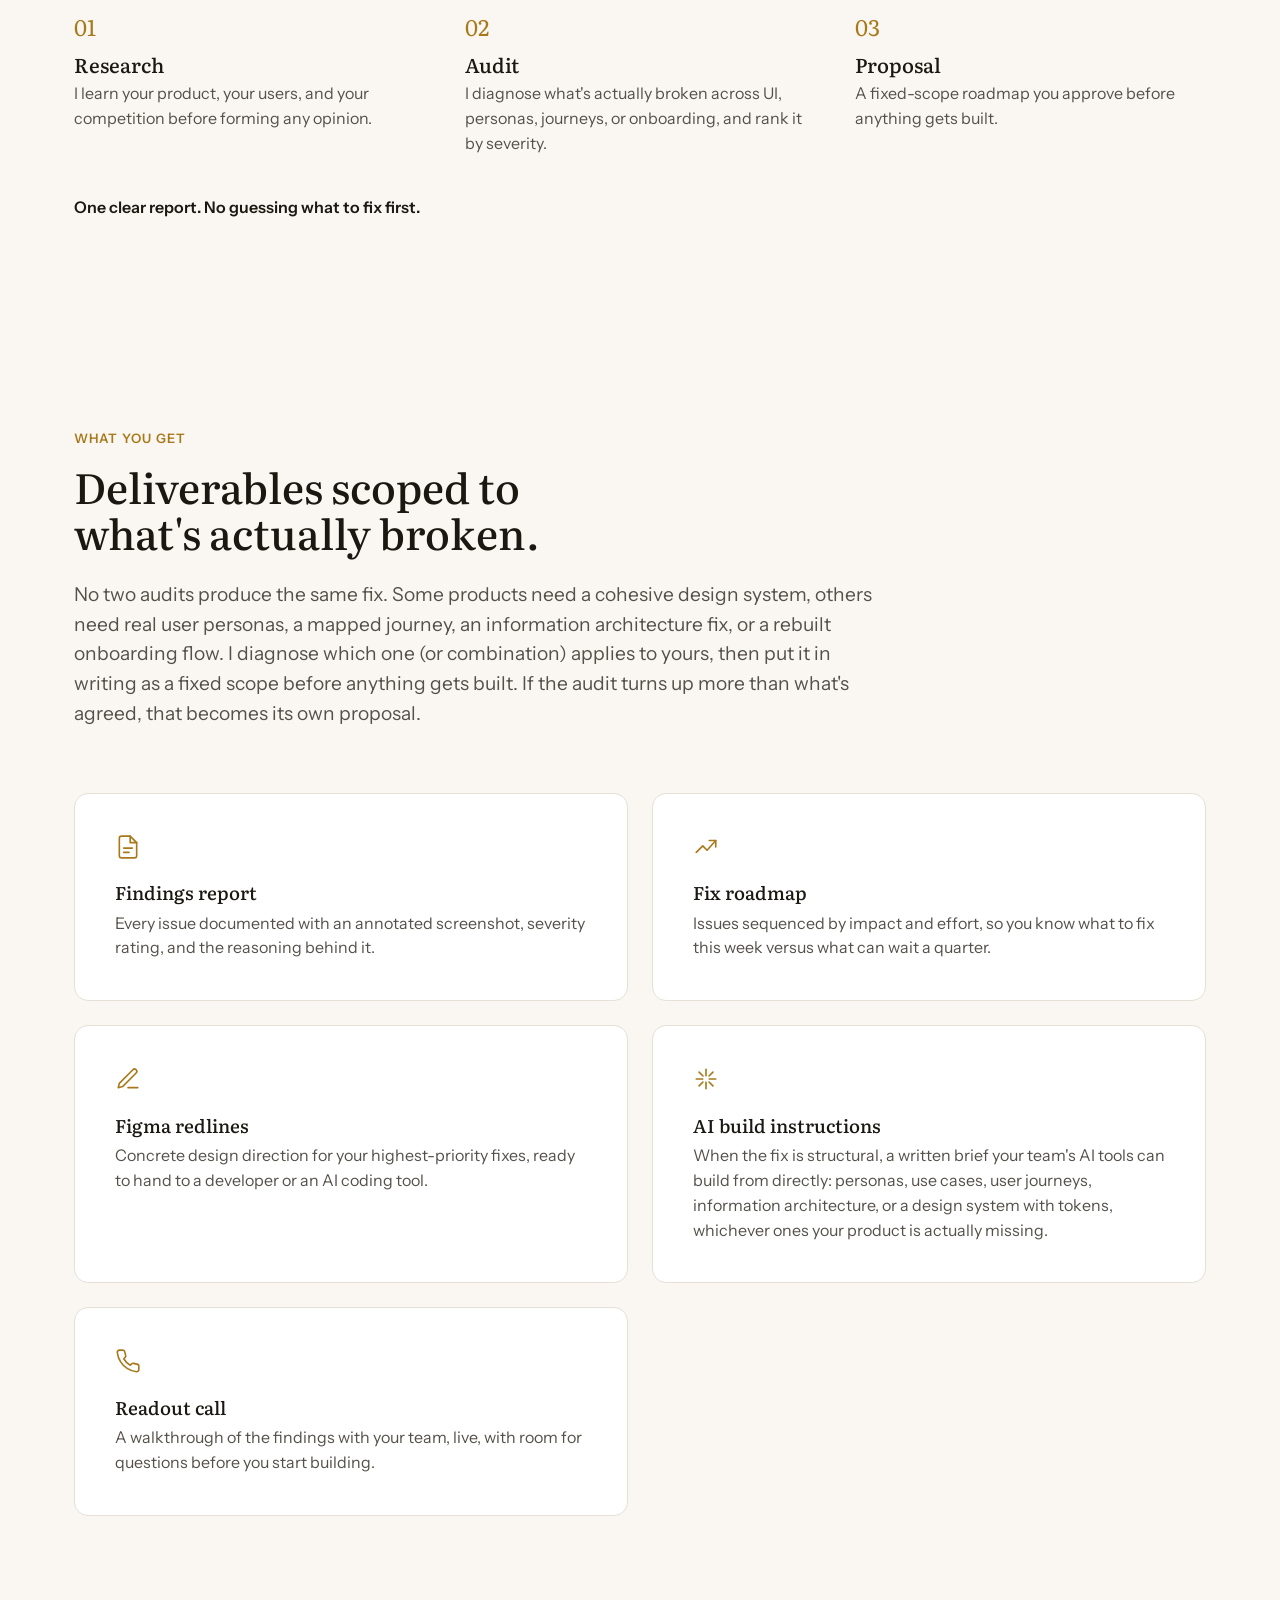
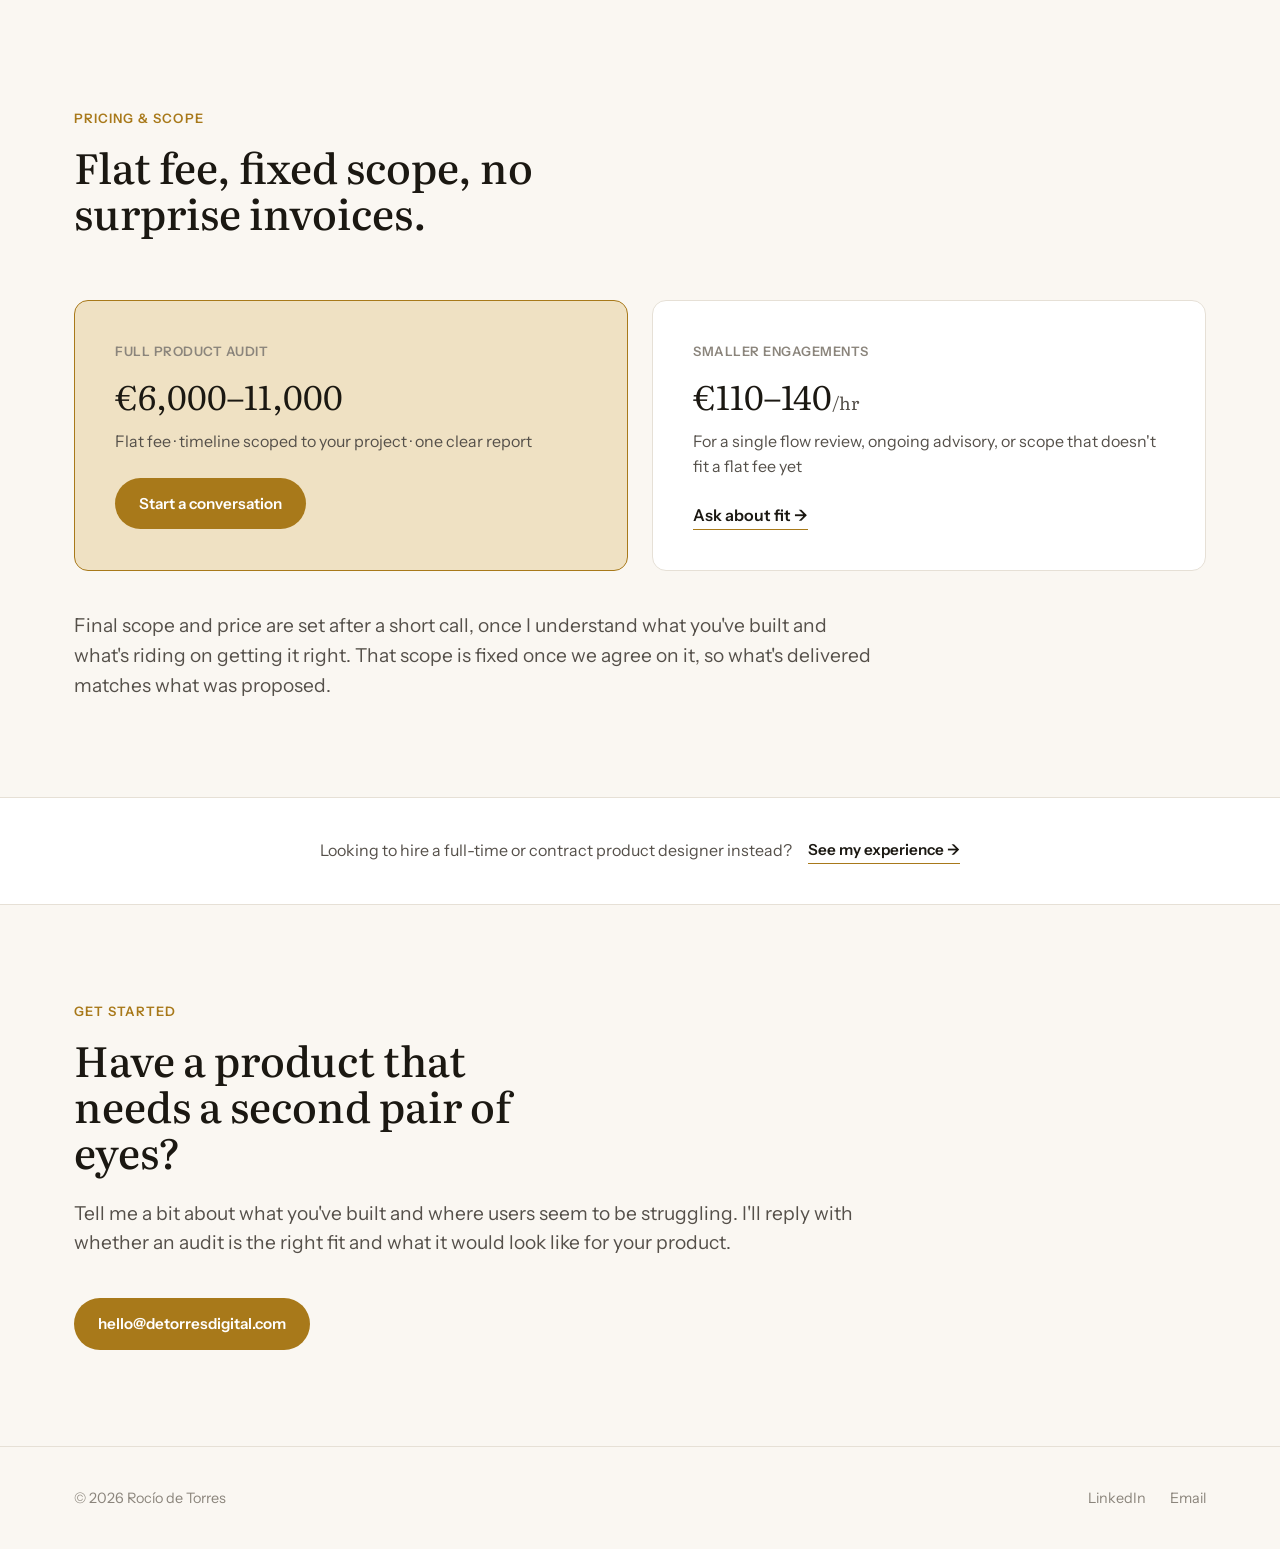
==== commit e2346459: "Update smaller-engagement hourly rate to reflect market benchmark for AI-audit specialization" ====
--- a/services.html
+++ b/services.html
@@ -178,7 +178,7 @@
         </div>
         <div class="pricing-card reveal">
           <p class="pricing-label">Smaller engagements</p>
-          <p class="pricing-amount">&euro;90&ndash;120<span class="pricing-unit">/hr</span></p>
+          <p class="pricing-amount">&euro;110&ndash;140<span class="pricing-unit">/hr</span></p>
           <p class="pricing-detail">For a single flow review, ongoing advisory, or scope that doesn't fit a flat fee yet</p>
           <a class="link-arrow" href="mailto:hello@detorresdigital.com?subject=Product%20design%20advisory">Ask about fit &rarr;</a>
         </div>
--- a/css/style.css
+++ b/css/style.css
@@ -235,7 +235,8 @@
   display: none;
   flex-direction: column;
   gap: 5px;
-  padding: 0.5rem;
+  padding: 0.875rem;
+  margin: -0.875rem;
 }
 .nav-toggle span {
   width: 22px;
@@ -836,6 +837,8 @@
 }
 
 @media (max-width: 720px) {
+  .header-inner { padding-top: 1.75rem; padding-bottom: 1.75rem; }
+  .cs-demo { display: none; }
   .nav-toggle { display: flex; }
   .primary-nav {
     position: absolute;
